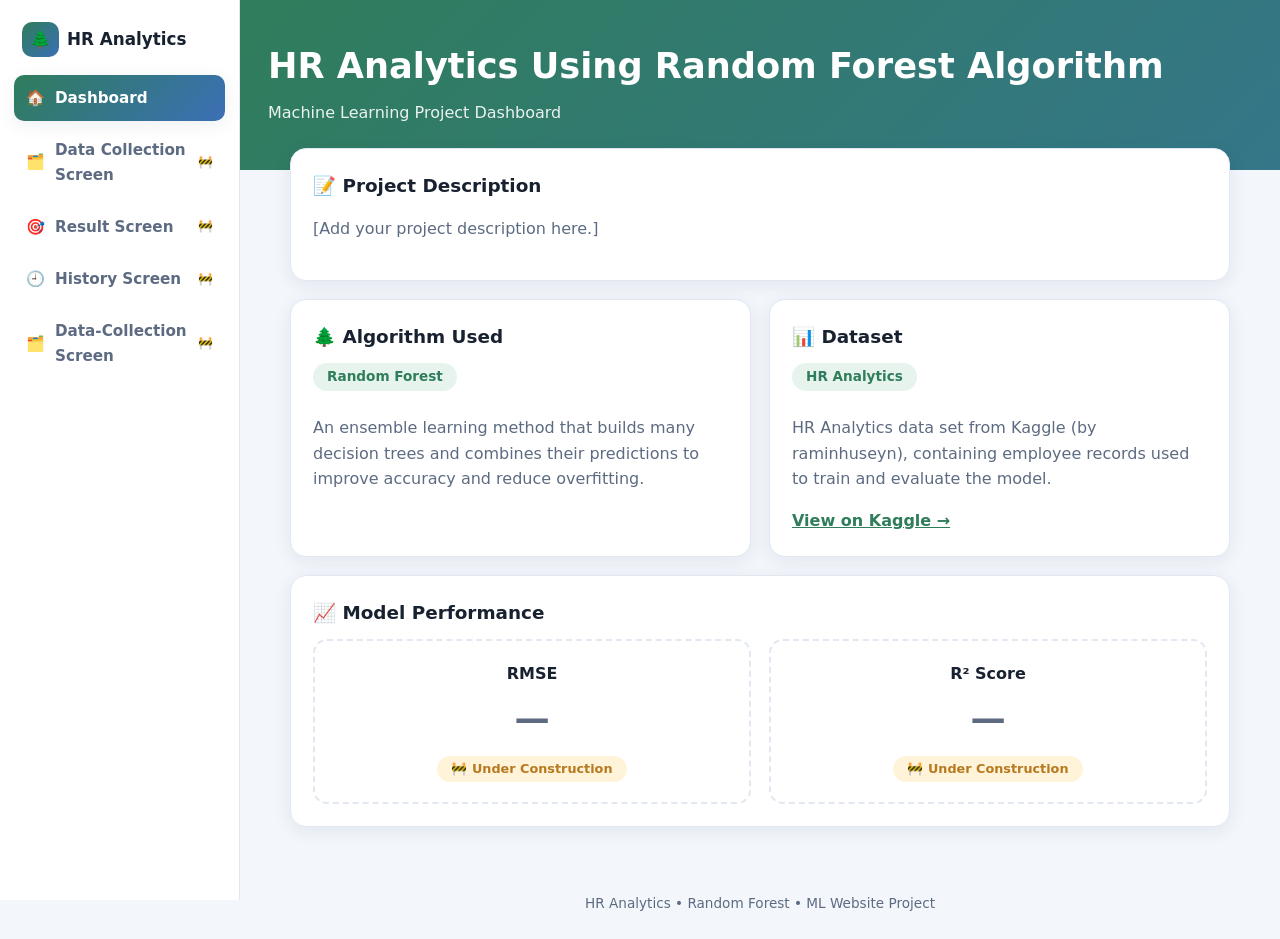
==== src/pages/index.html @ 0edf20a7 "Added Dashboard but in under construction." ====
<!DOCTYPE html>
<html lang="en">
<head>
<meta charset="utf-8">
<meta name="viewport" content="width=device-width, initial-scale=1, viewport-fit=cover">
<title>HR Analytics Using Random Forest</title>
<link rel="stylesheet" href="style.css">
</head>
<body>
<div class="layout">
  <aside>
    <div class="brand"><span>🌲</span> HR Analytics</div>
    <nav id="nav"></nav>
  </aside>

  <div class="content">
    <header>
      <h1>HR Analytics Using Random Forest Algorithm</h1>
      <p>Machine Learning Project Dashboard</p>
    </header>

    <main>
      <!-- HOME / DASHBOARD -->
      <div class="screen" id="home">
        <!-- PROJECT DESCRIPTION: replace the text inside <p id="project-description"> with your own -->
        <section class="card">
          <h2>📝 Project Description</h2>
          <p id="project-description" class="muted">[Add your project description here.]</p>
        </section>

        <div class="grid">
          <section class="card">
            <h2>🌲 Algorithm Used</h2>
            <span class="tag">Random Forest</span>
            <p class="muted">An ensemble learning method that builds many decision trees and combines their predictions to improve accuracy and reduce overfitting.</p>
          </section>
          <section class="card">
            <h2>📊 Dataset</h2>
            <span class="tag">HR Analytics</span>
            <p class="muted">HR Analytics data set from Kaggle (by raminhuseyn), containing employee records used to train and evaluate the model.</p>
            <a href="https://www.kaggle.com/datasets/raminhuseyn/hr-analytics-data-set" target="_blank" rel="noopener">View on Kaggle →</a>
          </section>
        </div>

        <section class="card">
          <h2>📈 Model Performance</h2>
          <div class="grid">
            <div class="metric"><div class="label">RMSE</div><div class="value">—</div><span class="uc">🚧 Under Construction</span></div>
            <div class="metric"><div class="label">R² Score</div><div class="value">—</div><span class="uc">🚧 Under Construction</span></div>
          </div>
        </section>
      </div>

      <!-- UNDER-CONSTRUCTION SCREENS (generated from SCREENS below) -->
      <div id="screens"></div>
    </main>
    <footer>HR Analytics • Random Forest • ML Website Project</footer>
  </div>
</div>

<script src="script.js"></script>
</body>
</html>
---- src/pages/style.css ----
:root{--bg:#f3f6fb;--card:#fff;--text:#18212f;--muted:#5d6b82;--line:#e2e8f1;--accent:#2f7d5b;--accent2:#e7f4ee;--grad:linear-gradient(135deg,#2f7d5b,#3b6fb6);--warn:#b7791f;--warnbg:#fff4d9;--shadow:0 4px 18px rgba(30,50,90,.08);
box-sizing:border-box;padding-top:env(safe-area-inset-top,0px);padding-bottom:env(safe-area-inset-bottom,0px)}
@media (prefers-color-scheme:dark){:root:not([data-theme="light"]){--bg:#0f141d;--card:#171e2b;--text:#e8edf5;--muted:#9aa7bd;--line:#273144;--accent:#5fc39a;--accent2:#15302a;--grad:linear-gradient(135deg,#1f5d44,#27508f);--warn:#f0b855;--warnbg:#2c2410;--shadow:0 4px 18px rgba(0,0,0,.35)}}
:root[data-theme="dark"]{--bg:#0f141d;--card:#171e2b;--text:#e8edf5;--muted:#9aa7bd;--line:#273144;--accent:#5fc39a;--accent2:#15302a;--grad:linear-gradient(135deg,#1f5d44,#27508f);--warn:#f0b855;--warnbg:#2c2410;--shadow:0 4px 18px rgba(0,0,0,.35)}
*{box-sizing:border-box}
html,body{margin:0}
body{background:var(--bg);color:var(--text);font-family:system-ui,-apple-system,"Segoe UI",Roboto,sans-serif;line-height:1.6}
.layout{display:grid;grid-template-columns:240px 1fr;min-height:100vh}
aside{background:var(--card);border-right:1px solid var(--line);padding:22px 14px;position:sticky;top:env(safe-area-inset-top,0px);align-self:start;height:100vh}
.brand{font-weight:800;font-size:1.05rem;display:flex;gap:8px;align-items:center;padding:0 8px 18px}
.brand span{background:var(--grad);border-radius:10px;padding:4px 8px}
nav{display:flex;flex-direction:column;gap:6px}
nav button{all:unset;cursor:pointer;display:flex;align-items:center;gap:10px;padding:11px 12px;border-radius:10px;color:var(--muted);font-weight:600;font-size:.95rem;transition:.15s}
nav button:hover{background:var(--accent2);color:var(--accent)}
nav button.active{background:var(--grad);color:#fff;box-shadow:var(--shadow)}
nav .dot{margin-left:auto;font-size:.75rem}
.content{min-width:0}
header{background:var(--grad);color:#fff;padding:38px 28px 44px}
header h1{margin:0 0 6px;font-size:clamp(1.5rem,4vw,2.2rem)}
header p{margin:0;opacity:.9}
main{max-width:980px;padding:0 20px 48px;margin:-22px auto 0;display:grid;gap:18px}
.screen{display:none;gap:18px}
.screen.show{display:grid}
.card{background:var(--card);border:1px solid var(--line);border-radius:16px;padding:22px;box-shadow:var(--shadow)}
.card h2{margin:0 0 12px;font-size:1.15rem}
.grid{display:grid;grid-template-columns:repeat(auto-fit,minmax(260px,1fr));gap:18px}
.tag{display:inline-block;background:var(--accent2);color:var(--accent);border-radius:999px;padding:3px 14px;font-size:.85rem;font-weight:700;margin:0 6px 8px 0}
.muted{color:var(--muted)}
a{color:var(--accent);font-weight:600}
.metric{border:2px dashed var(--line);border-radius:14px;padding:20px;text-align:center}
.metric .label{font-weight:700}
.metric .value{font-size:2.2rem;font-weight:800;color:var(--muted);margin:4px 0 8px}
.uc{display:inline-block;background:var(--warnbg);color:var(--warn);border-radius:999px;padding:3px 14px;font-size:.8rem;font-weight:700}
.under{text-align:center;padding:56px 20px;border:2px dashed var(--line)}
.under .big{font-size:3rem}
.under h2{justify-content:center}
footer{text-align:center;color:var(--muted);font-size:.85rem;padding:0 0 24px}

.card{opacity:0;transform:translateY(14px);transition:opacity .5s ease,transform .5s ease,box-shadow .2s ease}
.card.in{opacity:1;transform:none}
.card.in.settled:hover{transform:translateY(-3px);box-shadow:0 10px 26px rgba(30,50,90,.14)}
header{background-size:200% 200%;animation:drift 14s ease-in-out infinite alternate}
@keyframes drift{from{background-position:0% 50%}to{background-position:100% 50%}}
.under .big{display:inline-block;animation:bob 2.4s ease-in-out infinite}
@keyframes bob{0%,100%{transform:translateY(0)}50%{transform:translateY(-6px)}}
.bar{height:6px;border-radius:99px;background:var(--line);overflow:hidden;max-width:240px;margin:18px auto 0}
.bar i{display:block;height:100%;width:40%;border-radius:99px;background:var(--grad);animation:slide 1.8s ease-in-out infinite}
@keyframes slide{0%{margin-left:-40%}100%{margin-left:100%}}
@media (prefers-reduced-motion:reduce){*{animation:none!important;transition:none!important}.card{opacity:1;transform:none}}
@media (max-width:760px){
 .layout{grid-template-columns:1fr}
 aside{position:sticky;height:auto;z-index:5;border-right:0;border-bottom:1px solid var(--line);padding:10px}
 .brand{display:none}
 nav{flex-direction:row;overflow-x:auto;gap:6px}
 nav button{white-space:nowrap;padding:9px 12px}
 nav .dot{display:none}
 header{padding:28px 18px 38px}
}
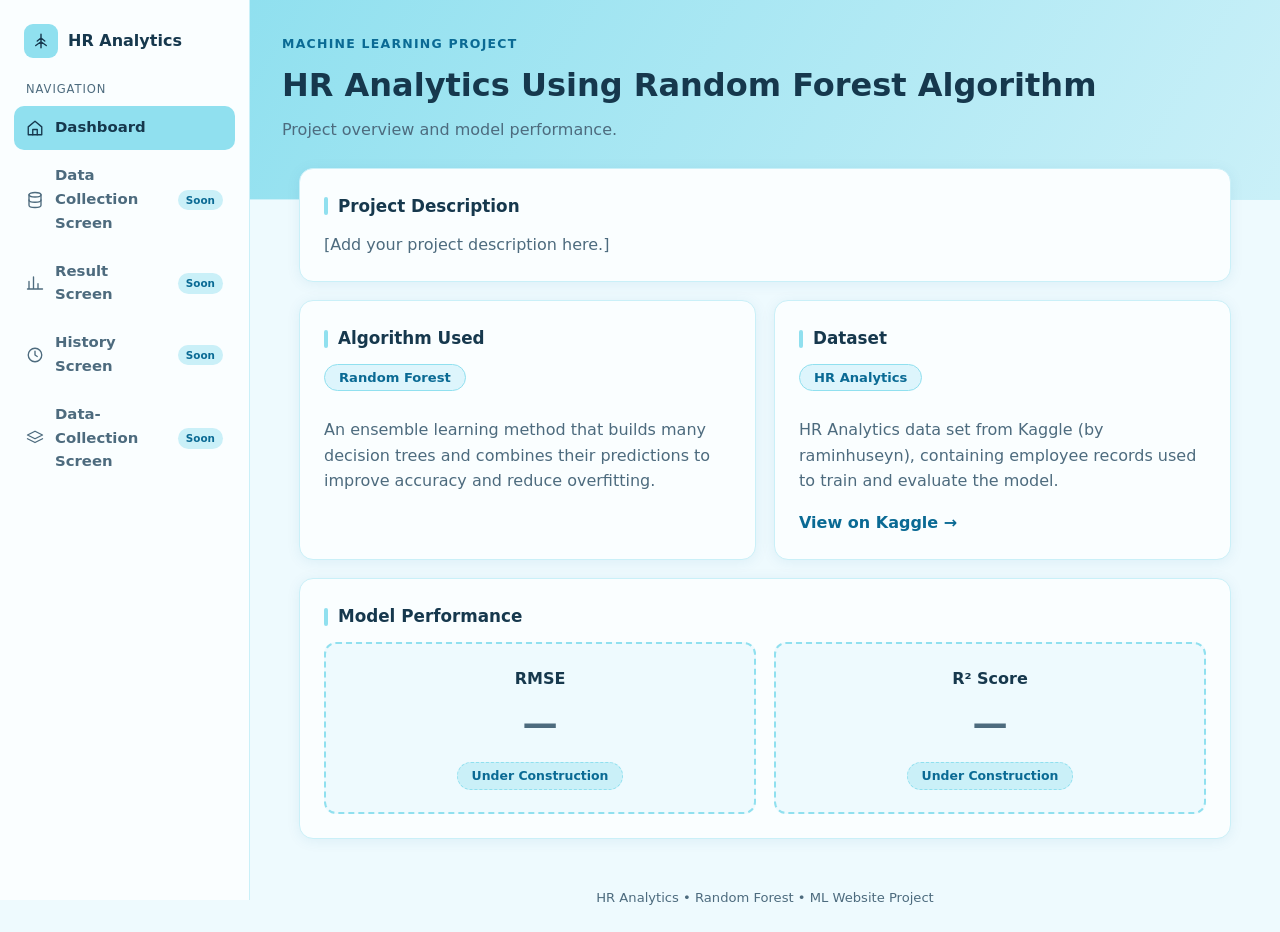
==== commit 050ced83: "Changed the structure of the UI entirely to make it more easy to understand." ====
--- a/src/pages/index.html
+++ b/src/pages/index.html
@@ -3,61 +3,51 @@
 <head>
 <meta charset="utf-8">
 <meta name="viewport" content="width=device-width, initial-scale=1, viewport-fit=cover">
-<title>HR Analytics Using Random Forest</title>
-<link rel="stylesheet" href="style.css">
+<title>HR Analytics Using Random Forest Algorithm | HR Analytics</title>
+<link rel="stylesheet" href="css/style.css">
+<link rel="stylesheet" href="css/dashboard.css">
 </head>
 <body>
 <div class="layout">
-  <aside>
-    <div class="brand"><span>🌲</span> HR Analytics</div>
-    <nav id="nav"></nav>
-  </aside>
+  <aside id="sidebar"></aside>
+  <div class="content">
+    <header class="page-header">
+      <p class="eyebrow">Machine Learning Project</p>
+      <h1>HR Analytics Using Random Forest Algorithm</h1>
+      <p>Project overview and model performance.</p>
+    </header>
+    <main>
+      <!-- PROJECT DESCRIPTION: replace the text inside <p id="project-description"> with your own -->
+      <section class="card">
+        <h2>Project Description</h2>
+        <p id="project-description" class="muted">[Add your project description here.]</p>
+      </section>
 
-  <div class="content">
-    <header>
-      <h1>HR Analytics Using Random Forest Algorithm</h1>
-      <p>Machine Learning Project Dashboard</p>
-    </header>
-
-    <main>
-      <!-- HOME / DASHBOARD -->
-      <div class="screen" id="home">
-        <!-- PROJECT DESCRIPTION: replace the text inside <p id="project-description"> with your own -->
+      <div class="grid">
         <section class="card">
-          <h2>📝 Project Description</h2>
-          <p id="project-description" class="muted">[Add your project description here.]</p>
+          <h2>Algorithm Used</h2>
+          <span class="tag">Random Forest</span>
+          <p class="muted">An ensemble learning method that builds many decision trees and combines their predictions to improve accuracy and reduce overfitting.</p>
         </section>
-
-        <div class="grid">
-          <section class="card">
-            <h2>🌲 Algorithm Used</h2>
-            <span class="tag">Random Forest</span>
-            <p class="muted">An ensemble learning method that builds many decision trees and combines their predictions to improve accuracy and reduce overfitting.</p>
-          </section>
-          <section class="card">
-            <h2>📊 Dataset</h2>
-            <span class="tag">HR Analytics</span>
-            <p class="muted">HR Analytics data set from Kaggle (by raminhuseyn), containing employee records used to train and evaluate the model.</p>
-            <a href="https://www.kaggle.com/datasets/raminhuseyn/hr-analytics-data-set" target="_blank" rel="noopener">View on Kaggle →</a>
-          </section>
-        </div>
-
         <section class="card">
-          <h2>📈 Model Performance</h2>
-          <div class="grid">
-            <div class="metric"><div class="label">RMSE</div><div class="value">—</div><span class="uc">🚧 Under Construction</span></div>
-            <div class="metric"><div class="label">R² Score</div><div class="value">—</div><span class="uc">🚧 Under Construction</span></div>
-          </div>
+          <h2>Dataset</h2>
+          <span class="tag">HR Analytics</span>
+          <p class="muted">HR Analytics data set from Kaggle (by raminhuseyn), containing employee records used to train and evaluate the model.</p>
+          <a href="https://www.kaggle.com/datasets/raminhuseyn/hr-analytics-data-set" target="_blank" rel="noopener">View on Kaggle &rarr;</a>
         </section>
       </div>
 
-      <!-- UNDER-CONSTRUCTION SCREENS (generated from SCREENS below) -->
-      <div id="screens"></div>
+      <section class="card">
+        <h2>Model Performance</h2>
+        <div class="grid">
+          <div class="metric"><div class="label">RMSE</div><div class="value">&mdash;</div><span class="badge">Under Construction</span></div>
+          <div class="metric"><div class="label">R&sup2; Score</div><div class="value">&mdash;</div><span class="badge">Under Construction</span></div>
+        </div>
+      </section>
     </main>
-    <footer>HR Analytics • Random Forest • ML Website Project</footer>
+    <footer>HR Analytics &bull; Random Forest &bull; ML Website Project</footer>
   </div>
 </div>
-
-<script src="script.js"></script>
+<script src="js/main.js"></script>
 </body>
 </html>
--- a/src/pages/css/style.css
+++ b/src/pages/css/style.css
@@ -0,0 +1,70 @@
+/* ===== Global styles: palette, layout, sidebar, header, cards ===== */
+:root{
+  /* Palette */
+  --c1:#90E0EF; --c2:#CAF0F8; --c3:#DDF5FC; --c4:#EEFAFE; --c5:#FAFEFF;
+  /* Text + accent (darker blues for readable contrast on the pale palette) */
+  --ink:#16384d; --muted:#4d6b7e; --brand:#0a6a94;
+  --line:#CAF0F8; --shadow:0 2px 14px rgba(10,106,148,.08);
+  box-sizing:border-box;
+  padding-top:env(safe-area-inset-top,0px);
+  padding-bottom:env(safe-area-inset-bottom,0px);
+}
+*{box-sizing:border-box}
+html,body{margin:0}
+body{background:var(--c4);color:var(--ink);font-family:"Segoe UI",system-ui,-apple-system,Roboto,sans-serif;line-height:1.6}
+a{color:var(--brand);font-weight:600;text-decoration:none}
+a:hover{text-decoration:underline}
+.muted{color:var(--muted)}
+
+/* Layout */
+.layout{display:grid;grid-template-columns:250px 1fr;min-height:100vh}
+.content{min-width:0}
+
+/* Sidebar (built by js/main.js) */
+.sidebar{background:var(--c5);border-right:1px solid var(--line);padding:24px 14px;position:sticky;top:0;height:100vh;align-self:start}
+.brand{display:flex;align-items:center;gap:10px;font-weight:700;font-size:1rem;padding:0 10px 22px;color:var(--ink)}
+.brand-mark{width:34px;height:34px;border-radius:9px;background:var(--c1);display:grid;place-items:center;color:var(--ink)}
+.nav-label{font-size:.72rem;letter-spacing:.08em;text-transform:uppercase;color:var(--muted);padding:0 12px 8px}
+.nav{display:flex;flex-direction:column;gap:4px}
+.nav a{display:flex;align-items:center;gap:11px;padding:10px 12px;border-radius:10px;color:var(--muted);font-weight:600;font-size:.93rem;transition:background .15s,color .15s}
+.nav a:hover{background:var(--c3);color:var(--ink);text-decoration:none}
+.nav a.active{background:var(--c1);color:var(--ink)}
+.nav svg{width:18px;height:18px;flex:none;fill:none;stroke:currentColor;stroke-width:1.8;stroke-linecap:round;stroke-linejoin:round}
+.nav .pill{margin-left:auto;font-size:.65rem;font-weight:700;background:var(--c2);color:var(--brand);padding:2px 8px;border-radius:99px}
+.nav a.active .pill{background:var(--c5)}
+
+/* Page header */
+.page-header{background:linear-gradient(120deg,var(--c1),var(--c2));padding:34px 32px 56px;border-bottom:1px solid var(--line)}
+.page-header .eyebrow{font-size:.78rem;letter-spacing:.1em;text-transform:uppercase;color:var(--brand);font-weight:700;margin:0 0 6px}
+.page-header h1{margin:0;font-size:clamp(1.45rem,3.6vw,2rem);font-weight:700}
+.page-header p{margin:6px 0 0;color:var(--muted)}
+
+/* Main + cards */
+main{max-width:980px;margin:-32px auto 0;padding:0 24px 48px;display:grid;gap:18px}
+.grid{display:grid;grid-template-columns:repeat(auto-fit,minmax(260px,1fr));gap:18px}
+.card{background:var(--c5);border:1px solid var(--line);border-radius:14px;padding:24px;box-shadow:var(--shadow);
+  opacity:0;transform:translateY(12px);transition:opacity .5s ease,transform .5s ease,box-shadow .2s ease,border-color .2s ease}
+.card.in{opacity:1;transform:none}
+.card.in.settled:hover{transform:translateY(-3px);box-shadow:0 10px 24px rgba(10,106,148,.14);border-color:var(--c1)}
+.card h2{margin:0 0 12px;font-size:1.05rem;font-weight:700;display:flex;align-items:center;gap:10px}
+.card h2::before{content:"";width:4px;height:18px;border-radius:2px;background:var(--c1)}
+.tag{display:inline-block;background:var(--c3);color:var(--brand);border:1px solid var(--c1);border-radius:99px;padding:2px 14px;font-size:.82rem;font-weight:700;margin-bottom:10px}
+.badge{display:inline-block;background:var(--c2);color:var(--brand);border:1px dashed var(--c1);border-radius:99px;padding:3px 14px;font-size:.78rem;font-weight:700}
+
+footer{text-align:center;color:var(--muted);font-size:.82rem;padding:0 0 24px}
+
+/* Mobile: sidebar becomes a scrollable tab bar */
+@media (max-width:780px){
+  .layout{grid-template-columns:1fr}
+  .sidebar{position:sticky;top:0;z-index:5;height:auto;border-right:0;border-bottom:1px solid var(--line);padding:10px}
+  .brand,.nav-label{display:none}
+  .nav{flex-direction:row;overflow-x:auto;gap:6px}
+  .nav a{white-space:nowrap;padding:9px 12px}
+  .nav .pill{display:none}
+  .page-header{padding:26px 18px 48px}
+  main{padding:0 14px 40px}
+}
+@media (prefers-reduced-motion:reduce){
+  *{animation:none!important;transition:none!important}
+  .card{opacity:1;transform:none}
+}
--- a/src/pages/css/dashboard.css
+++ b/src/pages/css/dashboard.css
@@ -0,0 +1,5 @@
+/* ===== Dashboard page only (index.html) ===== */
+.metric{border:2px dashed var(--c1);background:var(--c4);border-radius:12px;padding:22px;text-align:center}
+.metric .label{font-weight:700;color:var(--ink)}
+.metric .value{font-size:2.2rem;font-weight:700;color:var(--muted);margin:4px 0 10px}
+#project-description{margin:0}
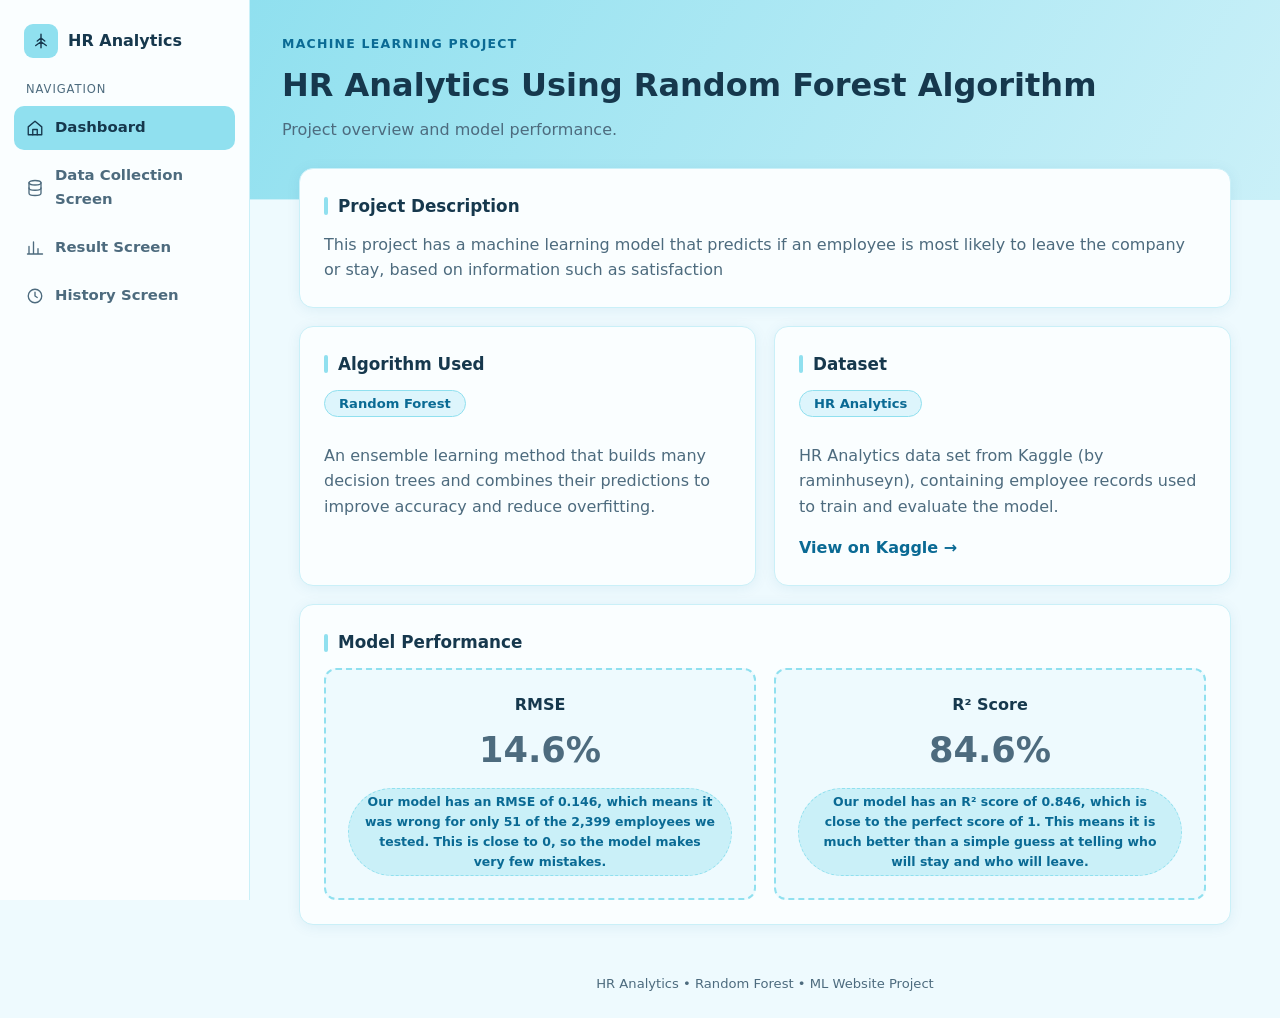
==== commit 44c0a735: "added descriptions for rsme, r2, and for the project." ====
--- a/src/pages/index.html
+++ b/src/pages/index.html
@@ -20,7 +20,9 @@
       <!-- PROJECT DESCRIPTION: replace the text inside <p id="project-description"> with your own -->
       <section class="card">
         <h2>Project Description</h2>
-        <p id="project-description" class="muted">[Add your project description here.]</p>
+        <p id="project-description" class="muted">This project has a machine learning model that predicts if an employee is
+most likely to leave the company or stay, based on information such as satisfaction
+</p>
       </section>
 
       <div class="grid">
@@ -40,8 +42,8 @@
       <section class="card">
         <h2>Model Performance</h2>
         <div class="grid">
-          <div class="metric"><div class="label">RMSE</div><div class="value">&mdash;</div><span class="badge">Under Construction</span></div>
-          <div class="metric"><div class="label">R&sup2; Score</div><div class="value">&mdash;</div><span class="badge">Under Construction</span></div>
+          <div class="metric"><div class="label">RMSE</div><div class="value">14.6%</div><span class="badge">Our model has an RMSE of 0.146, which means it was wrong for only 51 of the 2,399 employees we tested. This is close to 0, so the model makes very few mistakes.</span></div>
+          <div class="metric"><div class="label">R&sup2; Score</div><div class="value">84.6%</div><span class="badge">Our model has an R² score of 0.846, which is close to the perfect score of 1. This means it is much better than a simple guess at telling who will stay and who will leave.</span></div>
         </div>
       </section>
     </main>
--- a/src/pages/css/style.css
+++ b/src/pages/css/style.css
@@ -41,7 +41,7 @@
 
 /* Main + cards */
 main{max-width:980px;margin:-32px auto 0;padding:0 24px 48px;display:grid;gap:18px}
-.grid{display:grid;grid-template-columns:repeat(auto-fit,minmax(260px,1fr));gap:18px}
+.grid{display:grid;grid-template-columns:repeat(auto-fit,minmax(min(260px,100%),1fr));gap:18px}
 .card{background:var(--c5);border:1px solid var(--line);border-radius:14px;padding:24px;box-shadow:var(--shadow);
   opacity:0;transform:translateY(12px);transition:opacity .5s ease,transform .5s ease,box-shadow .2s ease,border-color .2s ease}
 .card.in{opacity:1;transform:none}
@@ -68,3 +68,24 @@
   *{animation:none!important;transition:none!important}
   .card{opacity:1;transform:none}
 }
+
+/* ===== Extra mobile responsiveness ===== */
+html{-webkit-text-size-adjust:100%}
+img,svg,table{max-width:100%}
+.card{overflow-wrap:anywhere}
+.form-grid{grid-template-columns:repeat(auto-fit,minmax(min(220px,100%),1fr))}
+.table-wrap{-webkit-overflow-scrolling:touch}
+@media (max-width:780px){
+  .field input[type=number],.field select{font-size:16px;min-height:44px}
+  .nav a{min-height:44px}
+  .btn{width:100%;min-height:46px}
+  .card{padding:18px}
+  .risk-score{font-size:2.8rem}
+  .inputs{font-size:.85rem}
+}
+@media (max-width:420px){
+  .page-header{padding:22px 14px 44px}
+  main{padding:0 10px 32px}
+  .card{padding:16px}
+  .history{font-size:.82rem}
+}
